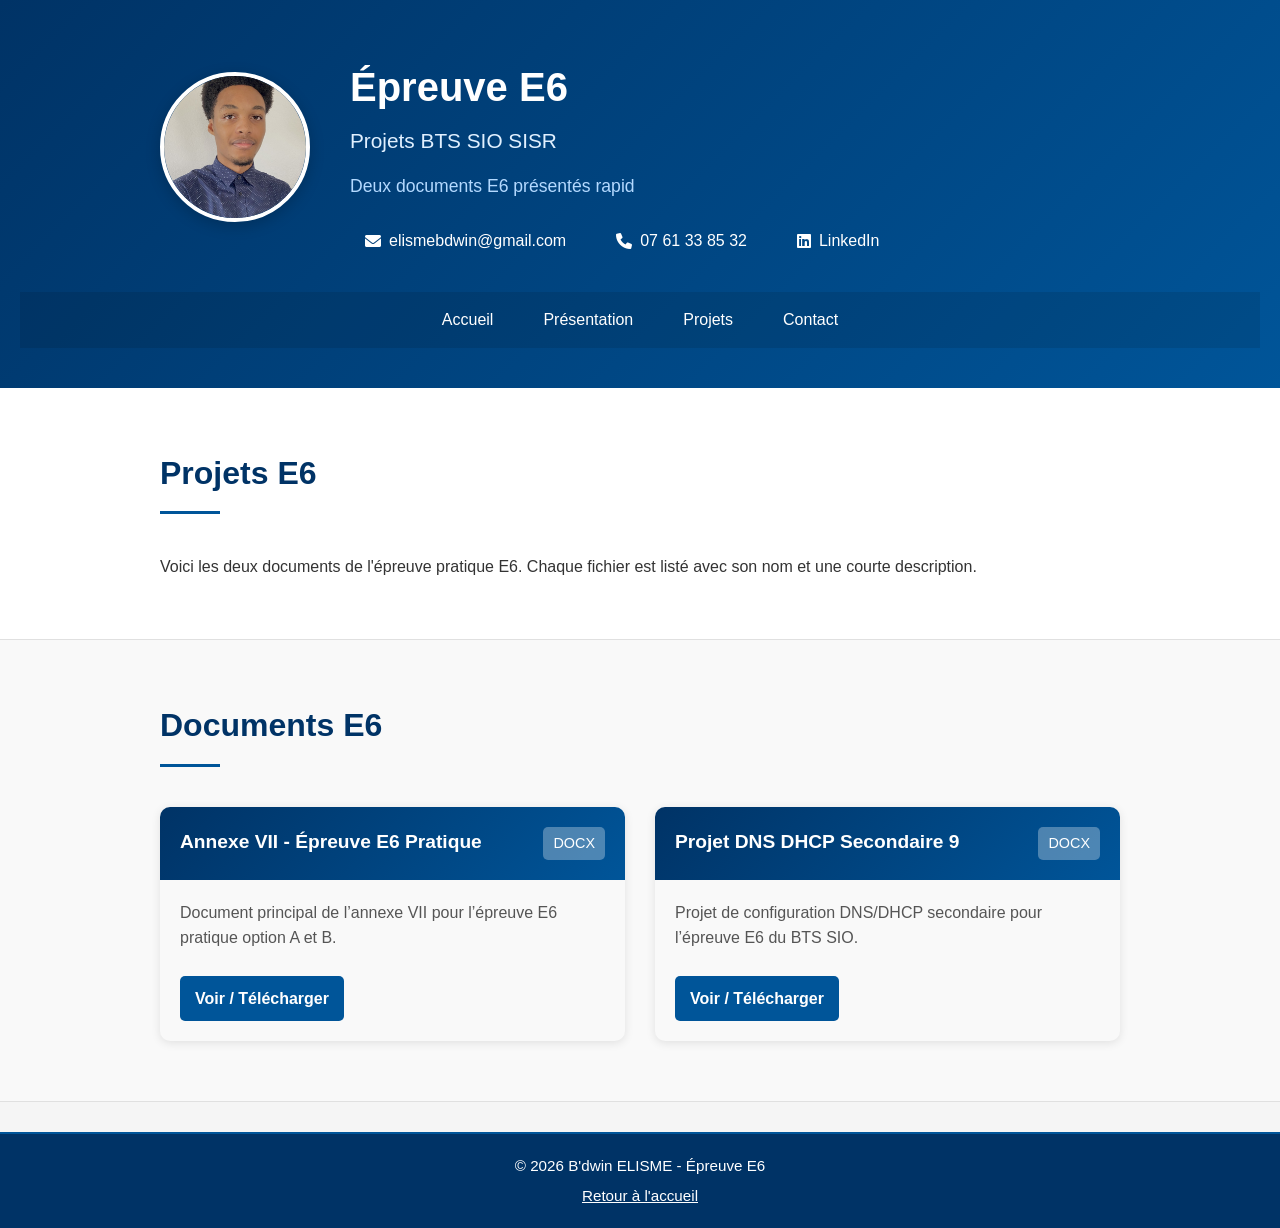
==== e6.html @ 707f4adf "Add files via upload" ====
<!DOCTYPE html>
<html lang="fr">
<head>
  <meta charset="UTF-8" />
  <meta name="viewport" content="width=device-width, initial-scale=1" />
  <title>Épreuve E6 - Projets</title>
  <link rel="stylesheet" href="css/style.css" />
  <link rel="stylesheet" href="https://cdnjs.cloudflare.com/ajax/libs/font-awesome/6.0.0/css/all.min.css" />
</head>
<body>
  <header id="header">
    <div class="container-header">
      <div class="photo-profil">
        <img src="images/blabla.jpg" alt="photo B'dwin" />
      </div>
      <div class="header-content">
        <h1>Épreuve E6</h1>
        <p class="job-title">Projets BTS SIO SISR</p>
        <p class="typewriter" data-speed="50">Deux documents E6 présentés rapidement et en lien.</p>
        <div class="contact-quick">
          <a href="mailto:elismebdwin@gmail.com"><i class="fas fa-envelope"></i> elismebdwin@gmail.com</a>
          <a href="tel:0761338532"><i class="fas fa-phone"></i> 07 61 33 85 32</a>
          <a href="https://www.linkedin.com/in/b-dwin-elisme-552567328/" target="_blank" rel="noopener noreferrer"><i class="fab fa-linkedin"></i> LinkedIn</a>
        </div>
      </div>
    </div>
    <nav class="navbar">
      <ul>
        <li><a href="index.html">Accueil</a></li>
        <li><a href="#presentation">Présentation</a></li>
        <li><a href="#projets">Projets</a></li>
        <li><a href="index.html#contact">Contact</a></li>
      </ul>
    </nav>
  </header>

  <section id="presentation" class="section">
    <div class="container">
      <h2>Projets E6</h2>
      <p>
        Voici les deux documents de l'épreuve pratique E6. Chaque fichier est listé avec son nom et une courte description.
      </p>
    </div>
  </section>

  <section id="projets" class="section bg-light">
    <div class="container">
      <h2>Documents E6</h2>
      <div class="projects-grid">
        <div class="project-card">
          <div class="project-header">
            <h3>Annexe VII - Épreuve E6 Pratique</h3>
            <span class="project-date">DOCX</span>
          </div>
          <div class="project-body">
            <p class="project-description">Document principal de l’annexe VII pour l’épreuve E6 pratique option A et B.</p>
            <a class="btn btn-primary" href="pdf/9%20-%20ANNEXE%20VII%20-%20EPREUVE%20E6%20PRATIQUE%20OPTION%20A%20ET%20OPTION%20B%20-%20BTS%20SIO%202026%20(3)%20(1).docx" target="_blank" download>
              Voir / Télécharger
            </a>
          </div>
        </div>

        <div class="project-card">
          <div class="project-header">
            <h3>Projet DNS DHCP Secondaire 9</h3>
            <span class="project-date">DOCX</span>
          </div>
          <div class="project-body">
            <p class="project-description">Projet de configuration DNS/DHCP secondaire pour l’épreuve E6 du BTS SIO.</p>
            <a class="btn btn-primary" href="pdf/Projet%20DNS%20DHCP%20Secondaire%209%20-%20ANNEXE%20VII%20-%20EPREUVE%20E6%20PRATIQUE%20OPTION%20A%20ET%20OPTION%20B%20-%20BTS%20SIO%202026.docx" target="_blank" download>
              Voir / Télécharger
            </a>
          </div>
        </div>
      </div>
    </div>
  </section>

  <footer>
    <div class="container">
      <p>&copy; 2026 B'dwin ELISME - Épreuve E6</p>
      <p><a href="index.html" style="color: #fff; text-decoration: underline;">Retour à l'accueil</a></p>
    </div>
  </footer>

  <script src="js/script.js"></script>
</body>
</html>
---- css/style.css ----
/* Reset de base */
* {
  margin: 0;
  padding: 0;
  box-sizing: border-box;
}

body {
  font-family: 'Segoe UI', Tahoma, Geneva, Verdana, sans-serif;
  background: #f5f5f5;
  color: #333;
  line-height: 1.6;
}

.container {
  max-width: 1000px;
  margin: 0 auto;
  padding: 0 20px;
}

.container-header {
  display: flex;
  align-items: center;
  gap: 40px;
  max-width: 1000px;
  margin: 0 auto;
  padding: 0 20px;
}

/* HEADER */
header {
  background: linear-gradient(135deg, #003366 0%, #005599 100%);
  color: white;
  padding: 40px 20px;
  box-shadow: 0 2px 10px rgba(0,0,0,0.1);
}

header h1 {
  font-size: 2.5em;
  margin: 15px 0 5px 0;
}

.job-title {
  font-size: 1.3em;
  color: #e0f0ff;
  margin: 5px 0 15px 0;
}

header .photo-profil {
  flex-shrink: 0;
}

header .photo-profil img {
  width: 150px;
  height: 150px;
  border-radius: 50%;
  border: 4px solid white;
  object-fit: cover;
  transition: transform 0.4s ease;
  box-shadow: 0 4px 15px rgba(0,0,0,0.2);
}

header .photo-profil img:hover {
  transform: scale(1.1);
}

.typewriter {
  font-size: 1.1em;
  color: #b3d9ff;
  min-height: 25px;
}

.contact-quick {
  display: flex;
  gap: 20px;
  margin-top: 20px;
  flex-wrap: wrap;
}

.contact-quick a {
  color: white;
  text-decoration: none;
  display: flex;
  align-items: center;
  gap: 8px;
  transition: all 0.3s;
  padding: 8px 15px;
  border-radius: 5px;
}

.contact-quick a:hover {
  background: rgba(255,255,255,0.2);
  transform: translateY(-2px);
}

/* NAVBAR */
.navbar {
  background: rgba(0,0,0,0.1);
  padding: 0;
  margin-top: 30px;
}

.navbar ul {
  list-style: none;
  display: flex;
  justify-content: center;
  flex-wrap: wrap;
  max-width: 1000px;
  margin: 0 auto;
}

.navbar a {
  color: white;
  padding: 15px 25px;
  text-decoration: none;
  display: block;
  transition: all 0.3s;
  font-weight: 500;
}

.navbar a:hover {
  background: rgba(255,255,255,0.1);
  padding-bottom: 10px;
  border-bottom: 3px solid white;
}

/* SECTIONS */
section {
  padding: 60px 0;
  background: white;
  border-bottom: 1px solid #e0e0e0;
}

section.bg-light {
  background: #f9f9f9;
}

section.bg-dark {
  background: #1a1a1a;
  color: white;
}

h2 {
  font-size: 2em;
  margin-bottom: 40px;
  color: #003366;
  position: relative;
  padding-bottom: 15px;
}

section.bg-dark h2 {
  color: white;
}

h2::after {
  content: '';
  position: absolute;
  bottom: 0;
  left: 0;
  width: 60px;
  height: 3px;
  background: #005599;
}

section.bg-dark h2::after {
  background: #00a0ff;
}

/* À PROPOS */
.about-content p {
  font-size: 1.1em;
  margin: 15px 0;
  text-align: justify;
}

/* EXPÉRIENCES */
.experience-item {
  background: #f9f9f9;
  padding: 25px;
  margin: 20px 0;
  border-left: 4px solid #005599;
  border-radius: 5px;
  transition: all 0.3s;
}

.experience-item:hover {
  box-shadow: 0 4px 15px rgba(0,85,153,0.1);
  transform: translateX(5px);
}

.exp-header {
  display: flex;
  justify-content: space-between;
  align-items: center;
  margin-bottom: 10px;
}

.exp-header h3 {
  color: #003366;
  font-size: 1.3em;
  margin: 0;
}

.date {
  background: #005599;
  color: white;
  padding: 5px 12px;
  border-radius: 20px;
  font-size: 0.9em;
  white-space: nowrap;
}

.company {
  color: #666;
  font-style: italic;
  margin: 5px 0 15px 0;
}

.exp-list {
  list-style: none;
  padding: 0;
}

.exp-list li {
  padding: 8px 0;
  padding-left: 25px;
  position: relative;
}

.exp-list li::before {
  content: '▸';
  position: absolute;
  left: 0;
  color: #005599;
  font-weight: bold;
}

/* FORMATION */
.education-timeline {
  border-left: 3px solid #005599;
  padding-left: 40px;
  position: relative;
}

.education-item {
  margin: 30px 0;
  position: relative;
}

.education-item::before {
  content: '';
  position: absolute;
  left: -47px;
  top: 5px;
  width: 15px;
  height: 15px;
  background: #005599;
  border-radius: 50%;
  border: 3px solid white;
}

.edu-year {
  color: #005599;
  font-weight: bold;
  font-size: 0.95em;
}

.edu-content h3 {
  color: #003366;
  font-size: 1.2em;
  margin: 10px 0 5px 0;
}

.edu-place {
  color: #666;
  font-style: italic;
  margin: 0;
}

.edu-desc {
  color: #555;
  margin-top: 8px;
}

/* COMPÉTENCES */
.skills-grid {
  display: grid;
  grid-template-columns: repeat(auto-fit, minmax(280px, 1fr));
  gap: 30px;
  margin-bottom: 40px;
}

.skill-category {
  background: #f9f9f9;
  padding: 25px;
  border-radius: 8px;
  border-top: 4px solid #005599;
  transition: all 0.3s;
}

.skill-category:hover {
  box-shadow: 0 5px 20px rgba(0,85,153,0.15);
  transform: translateY(-5px);
}

.skill-category h3 {
  color: #003366;
  margin: 0 0 15px 0;
  font-size: 1.1em;
}

.skill-category ul {
  list-style: none;
  padding: 0;
}

.skill-category li {
  padding: 8px 0;
  color: #555;
  position: relative;
  padding-left: 20px;
}

.skill-category li::before {
  content: '✓';
  position: absolute;
  left: 0;
  color: #005599;
  font-weight: bold;
}

.languages {
  background: #e8f0ff;
  padding: 20px;
  border-radius: 8px;
  border-left: 4px solid #005599;
}

.languages h3 {
  color: #003366;
  margin-bottom: 10px;
}

/* PROJETS */
.projects-grid {
  display: grid;
  grid-template-columns: repeat(auto-fit, minmax(320px, 1fr));
  gap: 30px;
}

.project-card {
  background: #f9f9f9;
  border-radius: 10px;
  overflow: hidden;
  box-shadow: 0 2px 10px rgba(0,0,0,0.1);
  transition: all 0.3s;
}

.project-card:hover {
  transform: translateY(-10px);
  box-shadow: 0 10px 30px rgba(0,85,153,0.2);
}

.project-header {
  background: linear-gradient(135deg, #003366 0%, #005599 100%);
  color: white;
  padding: 20px;
  display: flex;
  justify-content: space-between;
  align-items: start;
}

.project-header h3 {
  margin: 0;
  font-size: 1.2em;
  flex: 1;
}

.project-date {
  background: rgba(255,255,255,0.3);
  padding: 5px 10px;
  border-radius: 5px;
  font-size: 0.9em;
  white-space: nowrap;
  margin-left: 15px;
}

.project-body {
  padding: 20px;
}

.project-description {
  color: #555;
  margin-bottom: 15px;
  line-height: 1.6;
}

.project-features h4 {
  color: #003366;
  margin: 15px 0 10px 0;
  font-size: 1em;
}

.project-features ul {
  list-style: none;
  padding: 0;
}

.project-features li {
  padding: 6px 0;
  padding-left: 20px;
  color: #666;
  position: relative;
}

.project-features li::before {
  content: '→';
  position: absolute;
  left: 0;
  color: #005599;
  font-weight: bold;
}

.tech-stack {
  margin-top: 15px;
  display: flex;
  flex-wrap: wrap;
  gap: 8px;
}

.badge {
  display: inline-block;
  background: #005599;
  color: white;
  padding: 5px 10px;
  border-radius: 15px;
  font-size: 0.85em;
}

.project-link {
  display: inline-block;
  margin-top: 15px;
  color: #005599;
  text-decoration: none;
  font-weight: bold;
  transition: all 0.3s;
}

.project-link:hover {
  color: #003366;
  text-decoration: underline;
}

.screenshot-grid {
  display: grid;
  grid-template-columns: repeat(auto-fit, minmax(280px, 1fr));
  gap: 20px;
  margin-top: 20px;
}

.screenshot-card {
  background: #f9f9f9;
  border: 1px solid #d0d7e0;
  border-radius: 12px;
  padding: 20px;
  min-height: 220px;
}

.screenshot-card h3 {
  margin-bottom: 15px;
  color: #003366;
}

.screenshot-content {
  background: #e8f4ff;
  border: 1px dashed #005599;
  border-radius: 10px;
  padding: 15px;
  min-height: 140px;
  color: #333;
}

.table-responsive {
  overflow-x: auto;
  margin-top: 20px;
}

table {
  width: 100%;
  border-collapse: collapse;
  margin: 20px 0;
}

thead th,
tbody td {
  border: 1px solid #d0d7e0;
  padding: 12px;
  text-align: left;
}

thead th {
  background: #e8f0ff;
  color: #003366;
}

.link-list {
  margin-top: 20px;
}

.link-list a {
  display: block;
  color: #005599;
  text-decoration: none;
  margin-bottom: 10px;
}

.link-list a:hover {
  text-decoration: underline;
}

/* CENTRES D'INTÉRÊT */
.interests-grid {
  display: grid;
  grid-template-columns: repeat(auto-fit, minmax(250px, 1fr));
  gap: 30px;
}

.interest-card {
  text-align: center;
  padding: 30px;
  background: white;
  border-radius: 10px;
  box-shadow: 0 2px 10px rgba(0,0,0,0.05);
  transition: all 0.3s;
}

.interest-card:hover {
  transform: translateY(-5px);
  box-shadow: 0 8px 20px rgba(0,0,0,0.1);
}

.interest-icon {
  font-size: 3em;
  margin-bottom: 15px;
}

.interest-card h3 {
  color: #003366;
  margin: 15px 0;
}

.interest-card p {
  color: #666;
  font-size: 0.95em;
}

/* CV SECTION */
.cv-container {
  text-align: center;
}

.cv-container p {
  font-size: 1.1em;
  margin: 20px 0;
  color: #666;
}

.btn {
  display: inline-block;
  padding: 12px 25px;
  margin: 10px;
  border-radius: 5px;
  text-decoration: none;
  font-weight: bold;
  transition: all 0.3s;
  cursor: pointer;
  border: none;
  font-size: 1em;
}

.btn-primary {
  background: #005599;
  color: white;
}

.btn-primary:hover {
  background: #003366;
  transform: translateY(-2px);
  box-shadow: 0 5px 15px rgba(0,85,153,0.3);
}

.btn-secondary {
  background: transparent;
  color: #005599;
  border: 2px solid #005599;
}

.btn-secondary:hover {
  background: #005599;
  color: white;
}

/* CONTACT */
.contact-grid {
  display: grid;
  grid-template-columns: repeat(auto-fit, minmax(220px, 1fr));
  gap: 30px;
  margin: 40px 0;
}

.contact-item {
  text-align: center;
  padding: 20px;
  background: rgba(255,255,255,0.05);
  border-radius: 10px;
  transition: all 0.3s;
}

.contact-item:hover {
  background: rgba(255,255,255,0.1);
  transform: translateY(-5px);
}

.contact-icon {
  font-size: 2.5em;
  margin-bottom: 15px;
  color: #00a0ff;
}

.contact-item h3 {
  margin: 15px 0;
  color: white;
}

.contact-item a {
  color: #00a0ff;
  text-decoration: none;
  transition: all 0.3s;
}

.contact-item a:hover {
  color: white;
  text-decoration: underline;
}

.contact-item p {
  color: #bbb;
}

.contact-form-section {
  margin-top: 50px;
  background: rgba(255,255,255,0.05);
  padding: 30px;
  border-radius: 10px;
}

.contact-form-section h3 {
  color: white;
  margin-bottom: 20px;
}

.contact-form {
  max-width: 600px;
  margin: 0 auto;
}

.form-group {
  margin-bottom: 15px;
}

.form-group input,
.form-group textarea {
  width: 100%;
  padding: 12px;
  border: none;
  border-radius: 5px;
  font-family: inherit;
  font-size: 1em;
}

.form-group input:focus,
.form-group textarea:focus {
  outline: none;
  box-shadow: 0 0 5px #005599;
}

/* FOOTER */
footer {
  background: #003366;
  color: white;
  text-align: center;
  padding: 30px;
  border-top: 2px solid #005599;
}

footer p {
  margin: 5px 0;
  font-size: 0.95em;
}

/* ANIMATIONS */
section {
  opacity: 0;
  transform: translateY(30px);
  transition: opacity 0.8s ease, transform 0.8s ease;
}

section.visible {
  opacity: 1;
  transform: translateY(0);
}

/* RESPONSIVE */
@media (max-width: 768px) {
  .container-header {
    flex-direction: column;
    text-align: center;
    gap: 20px;
  }

  header h1 {
    font-size: 1.8em;
  }

  .navbar ul {
    flex-direction: column;
  }

  .navbar a {
    border-bottom: none;
    border-right: 3px solid transparent;
  }

  .navbar a:hover {
    border-right: 3px solid white;
    border-bottom: none;
  }

  .exp-header {
    flex-direction: column;
    align-items: flex-start;
  }

  .date {
    margin-top: 10px;
  }

  .contact-quick {
    flex-direction: column;
    gap: 10px;
  }

  .contact-quick a {
    justify-content: center;
  }

  section {
    padding: 40px 0;
  }

  h2 {
    font-size: 1.5em;
  }
}

.timeline-container.left {
  left: 0;
  text-align: right;
}

.timeline-container.right {
  left: 50%;
  text-align: left;
}

.timeline-container::after {
  content: '';
  position: absolute;
  top: 30px;
  width: 20px;
  height: 20px;
  background-color: white;
  border: 4px solid #005599;
  border-radius: 50%;
  z-index: 2;
  transition: background-color 0.3s ease;
}

.timeline-container.right::after {
  left: -10px;
}

.timeline-container.left::after {
  right: -10px;
}

.content {
  background-color: #e8f0ff;
  padding: 20px;
  border-radius: 10px;
  box-shadow: 0 0 12px rgba(0, 85, 153, 0.2);
  font-size: 1.1rem;
  color: #003366;
  position: relative;
  display: inline-block;
  max-width: 90%;
}

/* Liste compétences */

.skills {
  list-style: none;
  padding: 0;
}

.skills li {
  background: #e8f0ff;
  margin: 5px 0;
  padding: 10px;
  border-left: 5px solid #005599;
  border-radius: 5px;
}

/* Cards projets */

.card {
  background: #e8f0ff;
  margin: 10px 0;
  padding: 15px;
  border-left: 5px solid #005599;
  border-radius: 5px;
}

/* Boutons */

.btn {
  display: inline-block;
  background: #005599;
  color: white;
  padding: 10px 15px;
  margin: 10px 5px 0 0;
  text-decoration: none;
  border-radius: 5px;
  transition: background 0.3s ease;
}

.btn:hover {
  background: #003366;
}

/* Footer */

footer {
  background: #003366;
  color: white;
  text-align: center;
  padding: 15px;
  margin-top: 30px;
}

/* Responsive */

@media (max-width: 768px) {
  .timeline-container {
    width: 100%;
    padding-left: 60px !important;
    padding-right: 25px !important;
    text-align: left !important;
    margin-bottom: 40px;
  }
  .timeline-container::after {
    left: 25px !important;
    right: auto !important;
    top: 15px;
  }
  .timeline::before {
    left: 30px;
  }
  .content {
    max-width: 100%;
  }
}
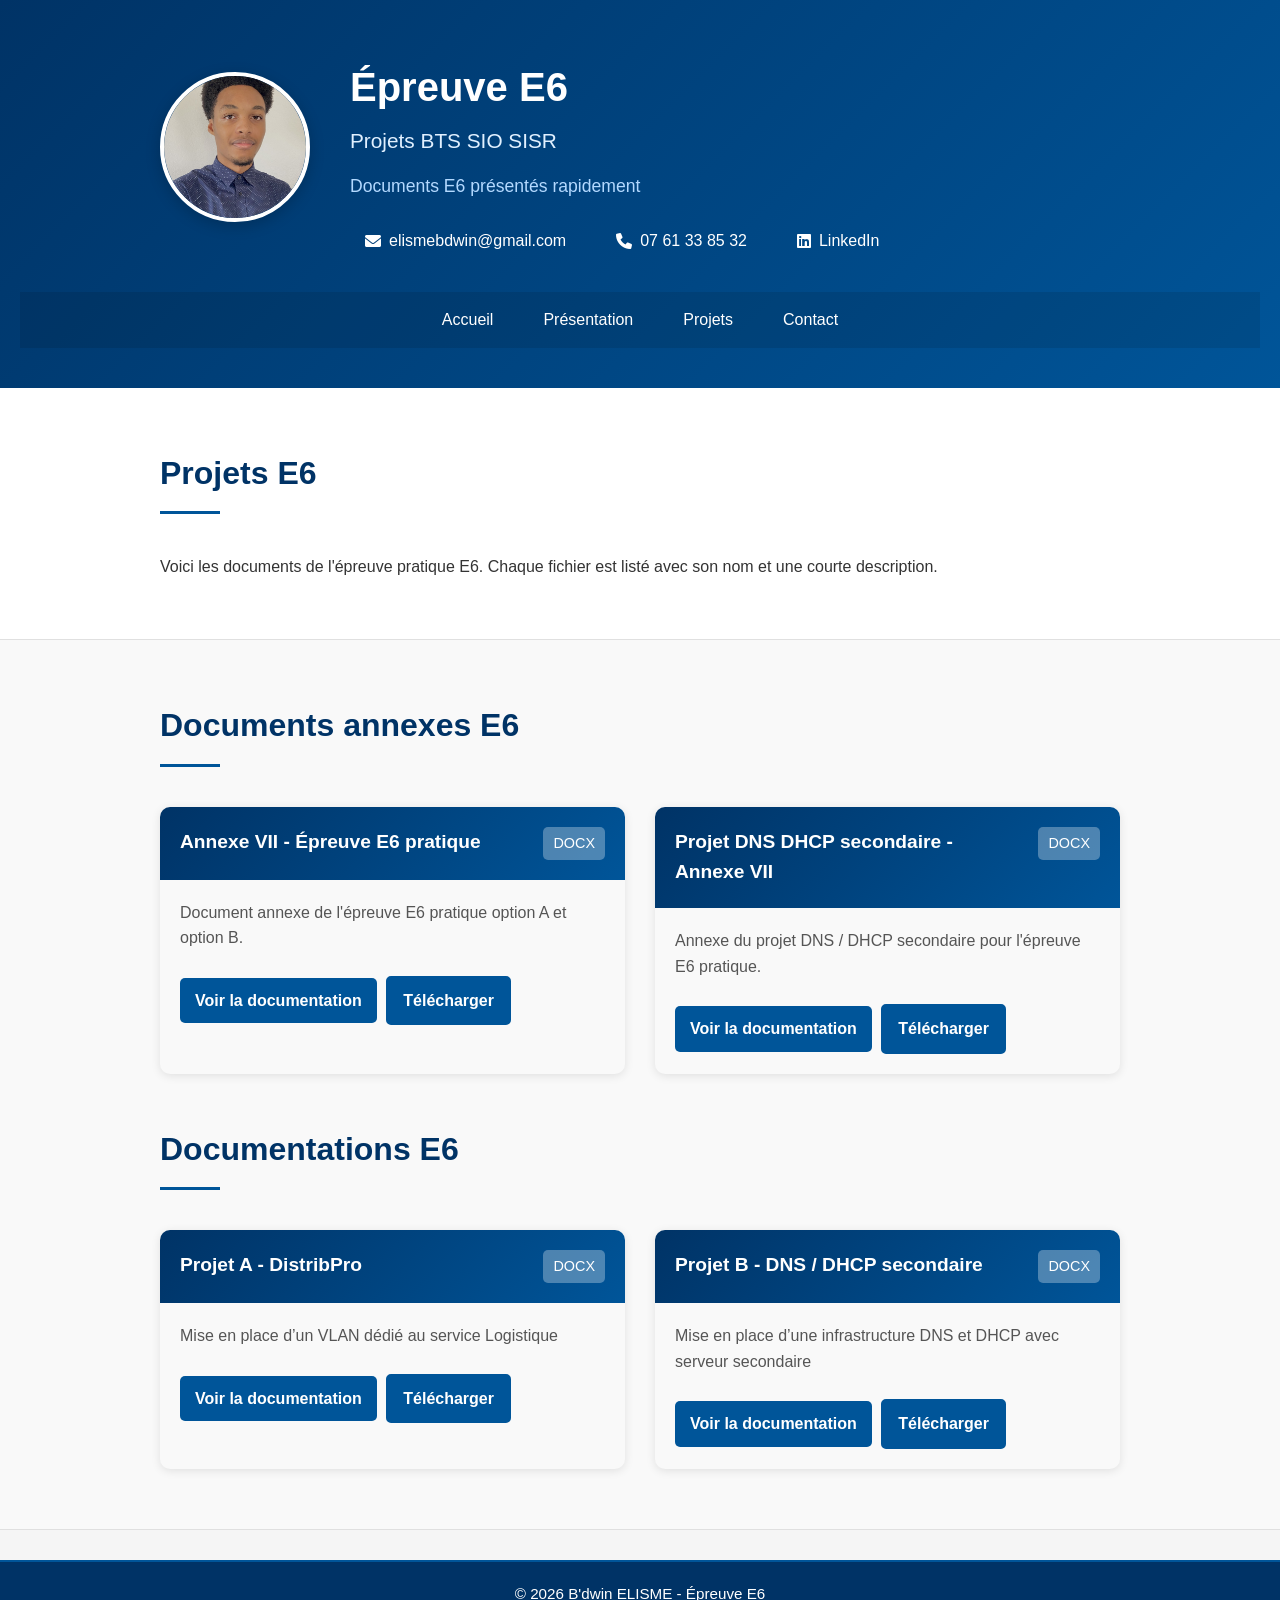
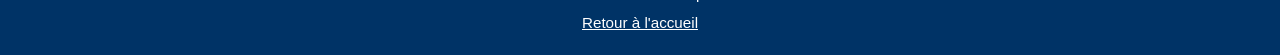
==== commit 83a84792: "Add files via upload" ====
--- a/e6.html
+++ b/e6.html
@@ -1,88 +1,129 @@
-<!DOCTYPE html>
-<html lang="fr">
-<head>
-  <meta charset="UTF-8" />
-  <meta name="viewport" content="width=device-width, initial-scale=1" />
-  <title>Épreuve E6 - Projets</title>
-  <link rel="stylesheet" href="css/style.css" />
-  <link rel="stylesheet" href="https://cdnjs.cloudflare.com/ajax/libs/font-awesome/6.0.0/css/all.min.css" />
-</head>
-<body>
-  <header id="header">
-    <div class="container-header">
-      <div class="photo-profil">
-        <img src="images/blabla.jpg" alt="photo B'dwin" />
-      </div>
-      <div class="header-content">
-        <h1>Épreuve E6</h1>
-        <p class="job-title">Projets BTS SIO SISR</p>
-        <p class="typewriter" data-speed="50">Deux documents E6 présentés rapidement et en lien.</p>
-        <div class="contact-quick">
-          <a href="mailto:elismebdwin@gmail.com"><i class="fas fa-envelope"></i> elismebdwin@gmail.com</a>
-          <a href="tel:0761338532"><i class="fas fa-phone"></i> 07 61 33 85 32</a>
-          <a href="https://www.linkedin.com/in/b-dwin-elisme-552567328/" target="_blank" rel="noopener noreferrer"><i class="fab fa-linkedin"></i> LinkedIn</a>
-        </div>
-      </div>
-    </div>
-    <nav class="navbar">
-      <ul>
-        <li><a href="index.html">Accueil</a></li>
-        <li><a href="#presentation">Présentation</a></li>
-        <li><a href="#projets">Projets</a></li>
-        <li><a href="index.html#contact">Contact</a></li>
-      </ul>
-    </nav>
-  </header>
-
-  <section id="presentation" class="section">
-    <div class="container">
-      <h2>Projets E6</h2>
-      <p>
-        Voici les deux documents de l'épreuve pratique E6. Chaque fichier est listé avec son nom et une courte description.
-      </p>
-    </div>
-  </section>
-
-  <section id="projets" class="section bg-light">
-    <div class="container">
-      <h2>Documents E6</h2>
-      <div class="projects-grid">
-        <div class="project-card">
-          <div class="project-header">
-            <h3>Annexe VII - Épreuve E6 Pratique</h3>
-            <span class="project-date">DOCX</span>
-          </div>
-          <div class="project-body">
-            <p class="project-description">Document principal de l’annexe VII pour l’épreuve E6 pratique option A et B.</p>
-            <a class="btn btn-primary" href="pdf/9%20-%20ANNEXE%20VII%20-%20EPREUVE%20E6%20PRATIQUE%20OPTION%20A%20ET%20OPTION%20B%20-%20BTS%20SIO%202026%20(3)%20(1).docx" target="_blank" download>
-              Voir / Télécharger
-            </a>
-          </div>
-        </div>
-
-        <div class="project-card">
-          <div class="project-header">
-            <h3>Projet DNS DHCP Secondaire 9</h3>
-            <span class="project-date">DOCX</span>
-          </div>
-          <div class="project-body">
-            <p class="project-description">Projet de configuration DNS/DHCP secondaire pour l’épreuve E6 du BTS SIO.</p>
-            <a class="btn btn-primary" href="pdf/Projet%20DNS%20DHCP%20Secondaire%209%20-%20ANNEXE%20VII%20-%20EPREUVE%20E6%20PRATIQUE%20OPTION%20A%20ET%20OPTION%20B%20-%20BTS%20SIO%202026.docx" target="_blank" download>
-              Voir / Télécharger
-            </a>
-          </div>
-        </div>
-      </div>
-    </div>
-  </section>
-
-  <footer>
-    <div class="container">
-      <p>&copy; 2026 B'dwin ELISME - Épreuve E6</p>
-      <p><a href="index.html" style="color: #fff; text-decoration: underline;">Retour à l'accueil</a></p>
-    </div>
-  </footer>
-
-  <script src="js/script.js"></script>
-</body>
-</html>
+<!DOCTYPE html>
+<html lang="fr">
+<head>
+  <meta charset="UTF-8" />
+  <meta name="viewport" content="width=device-width, initial-scale=1" />
+  <title>&Eacute;preuve E6 - Projets</title>
+  <link rel="stylesheet" href="css/style.css" />
+  <link rel="stylesheet" href="https://cdnjs.cloudflare.com/ajax/libs/font-awesome/6.0.0/css/all.min.css" />
+</head>
+<body>
+  <header id="header">
+    <div class="container-header">
+      <div class="photo-profil">
+        <img src="images/blabla.jpg" alt="photo B'dwin" />
+      </div>
+      <div class="header-content">
+        <h1>&Eacute;preuve E6</h1>
+        <p class="job-title">Projets BTS SIO SISR</p>
+        <p class="typewriter" data-speed="50">Documents E6 pr&eacute;sent&eacute;s rapidement et en lien.</p>
+        <div class="contact-quick">
+          <a href="mailto:elismebdwin@gmail.com"><i class="fas fa-envelope"></i> elismebdwin@gmail.com</a>
+          <a href="tel:0761338532"><i class="fas fa-phone"></i> 07 61 33 85 32</a>
+          <a href="https://www.linkedin.com/in/b-dwin-elisme-552567328/" target="_blank" rel="noopener noreferrer"><i class="fab fa-linkedin"></i> LinkedIn</a>
+        </div>
+      </div>
+    </div>
+    <nav class="navbar">
+      <ul>
+        <li><a href="index.html">Accueil</a></li>
+        <li><a href="#presentation">Pr&eacute;sentation</a></li>
+        <li><a href="#projets">Projets</a></li>
+        <li><a href="index.html#contact">Contact</a></li>
+      </ul>
+    </nav>
+  </header>
+
+  <section id="presentation" class="section">
+    <div class="container">
+      <h2>Projets E6</h2>
+      <p>
+        Voici les documents de l'&eacute;preuve pratique E6. Chaque fichier est list&eacute; avec son nom et une courte description.
+      </p>
+    </div>
+  </section>
+
+  <section id="projets" class="section bg-light">
+    <div class="container">
+      <h2>Documents annexes E6</h2>
+      <div class="projects-grid">
+        <div class="project-card">
+          <div class="project-header">
+            <h3>Annexe VII - &Eacute;preuve E6 pratique</h3>
+            <span class="project-date">DOCX</span>
+          </div>
+          <div class="project-body">
+            <p class="project-description">Document annexe de l'&eacute;preuve E6 pratique option A et option B.</p>
+            <a class="btn btn-primary" href="public/documents/e6/annexe-vii-e6.docx" target="_blank" rel="noopener noreferrer">
+              Voir la documentation
+            </a>
+            <a class="btn btn-secondary" href="public/documents/e6/annexe-vii-e6.docx" download>
+              T&eacute;l&eacute;charger
+            </a>
+          </div>
+        </div>
+
+        <div class="project-card">
+          <div class="project-header">
+            <h3>Projet DNS DHCP secondaire - Annexe VII</h3>
+            <span class="project-date">DOCX</span>
+          </div>
+          <div class="project-body">
+            <p class="project-description">Annexe du projet DNS / DHCP secondaire pour l'&eacute;preuve E6 pratique.</p>
+            <a class="btn btn-primary" href="public/documents/e6/projet-dns-dhcp-secondaire-annexe-e6.docx" target="_blank" rel="noopener noreferrer">
+              Voir la documentation
+            </a>
+            <a class="btn btn-secondary" href="public/documents/e6/projet-dns-dhcp-secondaire-annexe-e6.docx" download>
+              T&eacute;l&eacute;charger
+            </a>
+          </div>
+        </div>
+      </div>
+
+      <h2 style="margin-top: 50px;">Documentations E6</h2>
+      <div class="projects-grid">
+        <div class="project-card">
+          <div class="project-header">
+            <h3>Projet A - DistribPro</h3>
+            <span class="project-date">DOCX</span>
+          </div>
+          <div class="project-body">
+            <p class="project-description">Mise en place d&rsquo;un VLAN d&eacute;di&eacute; au service Logistique</p>
+            <a class="btn btn-primary" href="public/documents/e6/Documentation_Projet_A_DistribPro_Elismee_Bdwin_V2.docx" target="_blank" rel="noopener noreferrer">
+              Voir la documentation
+            </a>
+            <a class="btn btn-secondary" href="public/documents/e6/Documentation_Projet_A_DistribPro_Elismee_Bdwin_V2.docx" download>
+              T&eacute;l&eacute;charger
+            </a>
+          </div>
+        </div>
+
+        <div class="project-card">
+          <div class="project-header">
+            <h3>Projet B - DNS / DHCP secondaire</h3>
+            <span class="project-date">DOCX</span>
+          </div>
+          <div class="project-body">
+            <p class="project-description">Mise en place d&rsquo;une infrastructure DNS et DHCP avec serveur secondaire</p>
+            <a class="btn btn-primary" href="public/documents/e6/Documentation_Projet_B_DNS_DHCP_Bdwin_ELISME_E6.docx" target="_blank" rel="noopener noreferrer">
+              Voir la documentation
+            </a>
+            <a class="btn btn-secondary" href="public/documents/e6/Documentation_Projet_B_DNS_DHCP_Bdwin_ELISME_E6.docx" download>
+              T&eacute;l&eacute;charger
+            </a>
+          </div>
+        </div>
+      </div>
+    </div>
+  </section>
+
+  <footer>
+    <div class="container">
+      <p>&copy; 2026 B'dwin ELISME - &Eacute;preuve E6</p>
+      <p><a href="index.html" style="color: #fff; text-decoration: underline;">Retour &agrave; l'accueil</a></p>
+    </div>
+  </footer>
+
+  <script src="js/script.js"></script>
+</body>
+</html>
